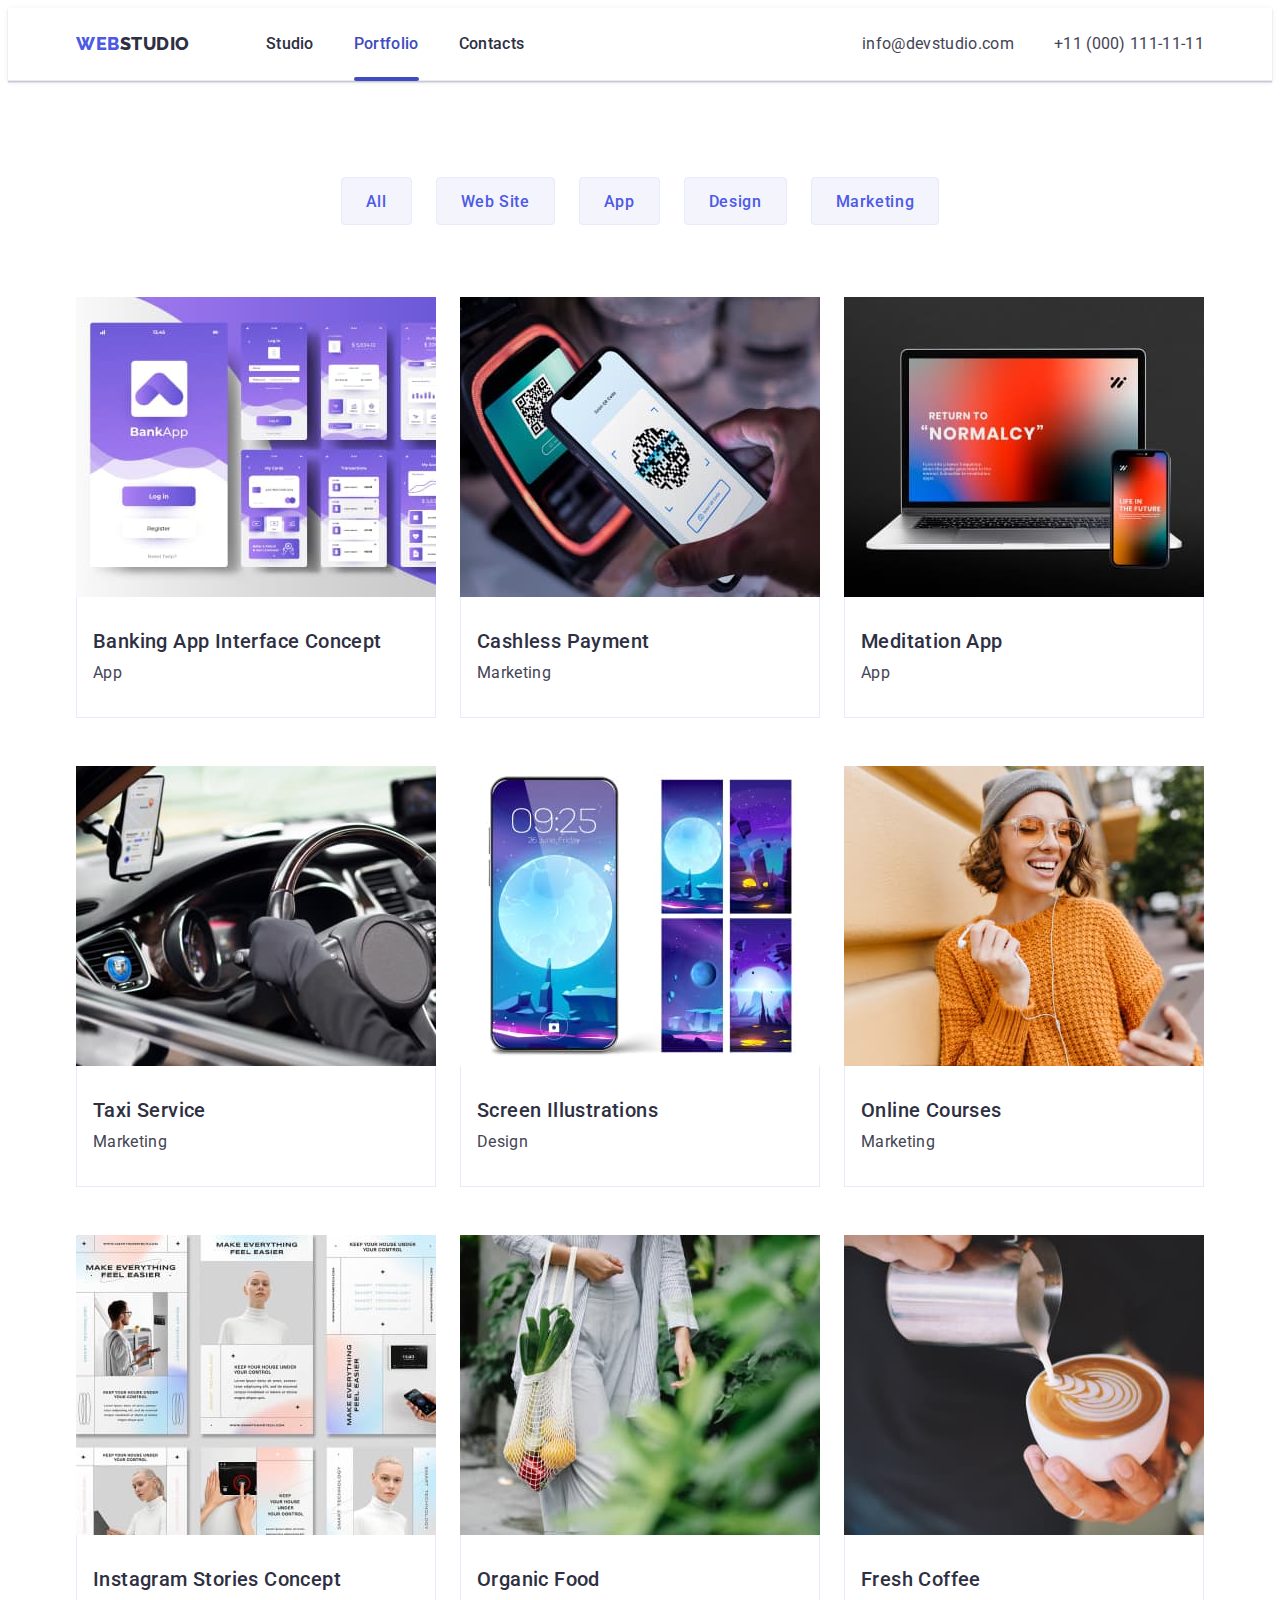
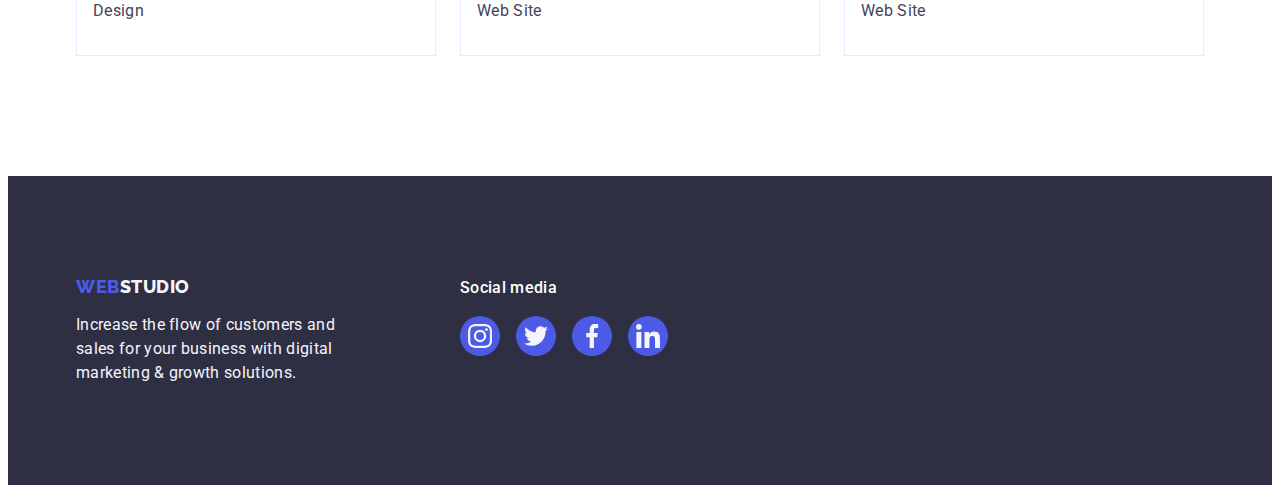
==== portfolio.html @ d8064e06 "Initial commit" ====
<!DOCTYPE html>
<html lang="en">
  <head>
    <meta charset="UTF-8" />
    <meta http-equiv="X-UA-Compatible" content="IE=edge" />
    <meta name="viewport" content="width=device-width, initial-scale=1.0" />
    <meta name="description" content="" />
    <title>Portfolio</title>
    <link rel="preconnect" href="https://fonts.googleapis.com" />
    <link rel="preconnect" href="https://fonts.gstatic.com" crossorigin />
    <link
      href="https://fonts.googleapis.com/css2?family=Raleway:wght@800&family=Roboto:wght@400;500;700;900&display=swap"
      rel="stylesheet"
    />
    <!--Normalize-->
    <link
      rel="stylesheet"
      href="https://cdnjs.cloudflare.com/ajax/libs/modern-normalize/2.0.0/modern-normalize.min.css"
      integrity="sha512-4xo8blKMVCiXpTaLzQSLSw3KFOVPWhm/TRtuPVc4WG6kUgjH6J03IBuG7JZPkcWMxJ5huwaBpOpnwYElP/m6wg=="
      crossorigin="anonymous"
      referrerpolicy="no-referrer"
    />
    <!--Custome styles-->
    <link rel="stylesheet" href="./css/styles.css" />
  </head>

  <body>
    <!-- Header section  -->
    <header class="header">
      <div class="header-container container">
        <nav class="header-nav">
          <a class="link logo" href="./index.html"
            >Web<span class="logo-dark">Studio</span>
          </a>
          <ul class="header-list">
            <li class="header-item">
              <a class="header-link link" href="./index.html">Studio</a>
            </li>
            <li class="header-item">
              <a class="header-link active" href="./portfolio.html"
                >Portfolio</a
              >
            </li>
            <li class="header-item">
              <a class="header-link link" href="">Contacts</a>
            </li>
          </ul>
        </nav>
        <address class="address">
          <ul class="address-list list">
            <li>
              <a class="address-link link" href="mailto:info@devstudio.com"
                >info@devstudio.com</a
              >
            </li>
            <li>
              <a class="address-link link" href="tel:+110001111111"
                >+11 (000) 111-11-11</a
              >
            </li>
          </ul>
        </address>
      </div>
    </header>
    <main>
      <!--Main section-->
      <section class="section portfolio">
        <div class="container">
          <h1 class="visually-hidden">Portfolio</h1>
          <ul class="portfolio-list list">
            <li class="porfolio-item">
              <button class="portfolio-btn" type="button">All</button>
            </li>
            <li class="porfolio-item">
              <button class="portfolio-btn" type="button">Web Site</button>
            </li>
            <li class="porfolio-item">
              <button class="portfolio-btn" type="button">App</button>
            </li>
            <li class="porfolio-item">
              <button class="portfolio-btn" type="button">Design</button>
            </li>
            <li class="porfolio-item">
              <button class="portfolio-btn" type="button">Marketing</button>
            </li>
          </ul>
          <ul class="portfolio-main list">
            <li class="portfolio-main-item">
              <a class="portfolio-main link" href="">
                <div class="img-wrapper">
                  <img
                    src="./images/porfolio/img-1.jpg"
                    alt="Banking App"
                    width="360"
                    height="300"
                  />
                  <p class="portfolio-description overlay">
                    14 Stylish and User-Friendly App Design Concepts · Task
                    Manager App · Calorie Tracker App · Exotic Fruit Ecommerce
                    App · Cloud Storage App
                  </p>
                </div>
                <div class="portfolio-container">
                  <h2 class="portfolio-subtitle">
                    Banking App Interface Concept
                  </h2>
                  <p class="portfolio-text">App</p>
                </div>
              </a>
            </li>
            <li class="portfolio-main-item">
              <a class="portfolio-main link" href="">
                <div class="img-wrapper">
                  <img
                    src="./images/porfolio/img-2.jpg"
                    alt="Cashless Payment"
                    width="360"
                    height="300"
                  />
                  <p class="portfolio-description overlay">
                    14 Stylish and User-Friendly App Design Concepts · Task
                    Manager App · Calorie Tracker App · Exotic Fruit Ecommerce
                    App · Cloud Storage App
                  </p>
                </div>
                <div class="portfolio-container">
                  <h2 class="portfolio-subtitle">Cashless Payment</h2>
                  <p class="portfolio-text">Marketing</p>
                </div>
              </a>
            </li>
            <li class="portfolio-main-item">
              <a class="portfolio-main link" href="">
                <div class="img-wrapper">
                  <img
                    src="./images/porfolio/img-3.jpg"
                    alt="Meditation App"
                    width="360"
                    height="300"
                  />
                  <p class="portfolio-description overlay">
                    14 Stylish and User-Friendly App Design Concepts · Task
                    Manager App · Calorie Tracker App · Exotic Fruit Ecommerce
                    App · Cloud Storage App
                  </p>
                </div>
                <div class="portfolio-container">
                  <h2 class="portfolio-subtitle">Meditation App</h2>
                  <p class="portfolio-text">App</p>
                </div>
              </a>
            </li>
            <li class="portfolio-main-item">
              <a class="portfolio-main link" href="">
                <div class="img-wrapper">
                  <img
                    src="./images/porfolio/img-4.jpg"
                    alt="Taxi Servise"
                    width="360"
                    height="300"
                  />
                  <p class="portfolio-description overlay">
                    14 Stylish and User-Friendly App Design Concepts · Task
                    Manager App · Calorie Tracker App · Exotic Fruit Ecommerce
                    App · Cloud Storage App
                  </p>
                </div>
                <div class="portfolio-container">
                  <h2 class="portfolio-subtitle">Taxi Service</h2>
                  <p class="portfolio-text">Marketing</p>
                </div>
              </a>
            </li>
            <li class="portfolio-main-item">
              <a class="portfolio-main link" href="">
                <div class="img-wrapper">
                  <img
                    src="./images/porfolio/img-5.jpg"
                    alt="Screen Illustrations"
                    width="360"
                    height="300"
                  />
                  <p class="portfolio-description overlay">
                    14 Stylish and User-Friendly App Design Concepts · Task
                    Manager App · Calorie Tracker App · Exotic Fruit Ecommerce
                    App · Cloud Storage App
                  </p>
                </div>
                <div class="portfolio-container">
                  <h2 class="portfolio-subtitle">Screen Illustrations</h2>
                  <p class="portfolio-text">Design</p>
                </div>
              </a>
            </li>
            <li class="portfolio-main-item">
              <a class="portfolio-main link" href="">
                <div class="img-wrapper">
                  <img
                    src="./images/porfolio/img-6.jpg"
                    alt="Online Courses"
                    width="360"
                    height="300"
                  />
                  <p class="portfolio-description overlay">
                    14 Stylish and User-Friendly App Design Concepts · Task
                    Manager App · Calorie Tracker App · Exotic Fruit Ecommerce
                    App · Cloud Storage App
                  </p>
                </div>
                <div class="portfolio-container">
                  <h2 class="portfolio-subtitle">Online Courses</h2>
                  <p class="portfolio-text">Marketing</p>
                </div>
              </a>
            </li>
            <li class="portfolio-main-item">
              <a class="portfolio-main link" href="">
                <div class="img-wrapper">
                  <img
                    src="./images/porfolio/img-7.jpg"
                    alt="Instagram Stories Concept"
                    width="360"
                    height="300"
                  />
                  <p class="portfolio-description overlay">
                    14 Stylish and User-Friendly App Design Concepts · Task
                    Manager App · Calorie Tracker App · Exotic Fruit Ecommerce
                    App · Cloud Storage App
                  </p>
                </div>
                <div class="portfolio-container">
                  <h2 class="portfolio-subtitle">Instagram Stories Concept</h2>
                  <p class="portfolio-text">Design</p>
                </div>
              </a>
            </li>
            <li class="portfolio-main-item">
              <a class="portfolio-main link" href="">
                <div class="img-wrapper">
                  <img
                    src="./images/porfolio/img-8.jpg"
                    alt="Organic Food"
                    width="360"
                    height="300"
                  />
                  <p class="portfolio-description overlay">
                    14 Stylish and User-Friendly App Design Concepts · Task
                    Manager App · Calorie Tracker App · Exotic Fruit Ecommerce
                    App · Cloud Storage App
                  </p>
                </div>
                <div class="portfolio-container">
                  <h2 class="portfolio-subtitle">Organic Food</h2>
                  <p class="portfolio-text">Web Site</p>
                </div>
              </a>
            </li>
            <li class="portfolio-main-item">
              <a class="portfolio-main link" href="">
                <div class="img-wrapper">
                  <img
                    src="./images/porfolio/img-9.jpg"
                    alt="Fresh Coffee"
                    width="360"
                    height="300"
                  />
                  <p class="portfolio-description overlay">
                    14 Stylish and User-Friendly App Design Concepts · Task
                    Manager App · Calorie Tracker App · Exotic Fruit Ecommerce
                    App · Cloud Storage App
                  </p>
                </div>
                <div class="portfolio-container">
                  <h2 class="portfolio-subtitle">Fresh Coffee</h2>
                  <p class="portfolio-text">Web Site</p>
                </div>
              </a>
            </li>
          </ul>
        </div>
      </section>
    </main>
    <!-- Footer section -->
    <footer class="footer">
      <div class="container">
        <div class="discription-container">
          <a class="link logo" href="./index.html">
            Web<span class="logo-light">Studio</span>
          </a>
          <p class="footer-text">
            Increase the flow of customers and sales for your business with
            digital marketing & growth solutions.
          </p>
        </div>
        <div class="social-container">
          <p class="footer-subtitle">Social media</p>
          <ul class="footer-links">
            <li class="footer-item">
              <a class="footer-link" href="https://www.instagram.com">
                <svg class="footer-logo" width="24" height="24">
                  <use href="./images/icons.svg#instagram"></use>
                </svg>
              </a>
            </li>
            <li class="footer-item">
              <a class="footer-link" href="https://www.twitter.com">
                <svg class="footer-logo" width="24" height="24">
                  <use href="./images/icons.svg#twitter"></use>
                </svg>
              </a>
            </li>
            <li class="footer-item">
              <a class="footer-link" href="https://www.facebook.com">
                <svg class="footer-logo" width="24" height="24">
                  <use href="./images/icons.svg#facebook"></use>
                </svg>
              </a>
            </li>
            <li class="footer-item">
              <a class="footer-link" href="https://www.linkedin.com">
                <svg class="footer-logo" width="24" height="24">
                  <use href="./images/icons.svg#linkedin"></use>
                </svg>
              </a>
            </li>
          </ul>
        </div>
      </div>
    </footer>
  </body>
</html>
---- css/styles.css ----
:root {
    /*Colors*/
    --main-dark-cl: #2E2F42;
    --main-dark-accent: #434455;
    --main-light-cl: #F4F4FD; 
    --accent-cl: #FFFFFF;
    --blue-accent-cl: #4D5AE5;
    --BLUE-accent-cl: #404BBF;
    --border-cl: #E7E9FC;
}
*,
*::before,
*::after {
    box-sizing: border-box;
}
.visually-hidden {
    position: absolute;
    width: 1px;
    height: 1px;
    margin: -1px;
    border: 0;
    padding: 0;
    white-space: nowrap;
    clip-path: inset(100%);
    clip: rect(0 0 0 0);
    overflow: hidden;
}

/* Common styles */
body {
    font-family: "Roboto", sans-serif;
    font-size: 16px;
    color: var(--main-dark-accent);
    background-color: var(--accent-cl);
}
img {
    display: block;
    max-width: 100%;
    height: auto;
}
svg {
    display: block;
    
}
input {
    font-family: inherit;
}
.btn,
button {
    font-family: inherit;
    cursor: pointer;
}
/*Reserts*/
ul, 
ol {
    list-style-type: none;
    padding: 0;
    margin: 0;
}
h1, h2, h3, h4, h5, p {
margin: 0;
padding: 0;
}

.link, 
a {
    text-decoration: none;
}

.
/* Base styles */

.title {
}
.title-accent {
}
.subtitle {
    font-weight: 500;
    font-size: 20px;
    line-height: 1.2;
    letter-spacing: 0.02em;
    color: var(--main-dark-cl);
}
.title {
    font-weight: 700;
    font-size: 36px;
    line-height: 1.11;
    letter-spacing: 0.02em;
    text-transform: capitalize;
    text-align: center;
    color: var(--main-dark-cl);
    margin-bottom: 72px;
}
.container {
    width: 1158px;
    margin-left: auto;
    margin-right: auto;
    padding-left: 15px;
    padding-right: 15px;
}
    /* Logo styles */
.logo {
    font-family: 'Raleway', sans-serif;
    font-weight: 800;
    font-size: 18px;
    line-height: 1.17;
    letter-spacing: 0.03em;
    text-transform: uppercase;
    color: var(--blue-accent-cl);
}        
.logo-dark {
    color: var(--main-dark-cl);
}
.logo-light {
    color: var(--main-light-cl);
}
    /* Header styles */
.header {
    letter-spacing: 0.02em;
    color: var(--main-dark-cl);
    border-bottom: 1px solid var(--border-cl);
    box-shadow: 0px 1px 6px 0px rgba(46, 47, 66, 0.08), 0px 1px 1px 0px rgba(46, 47, 66, 0.16), 0px 2px 1px 0px rgba(46, 47, 66, 0.08);
}
.header-container {
    display: flex;
    align-items: center;
    justify-content: space-between;
}
.header-item { 
}

.header-nav {
    display: flex;
    align-items: center;
}
.link {
    text-decoration: none;
}    
.header-nav .logo {
    margin-right: 76px;
}
    
.header-list {
    list-style: none;
    display: flex;
    align-items: center;
    gap: 40px;
}
      
.header-link { 
    font-weight: 500;
    font-size: 16px;
    line-height: 1.5;
    letter-spacing: 0.02em;
    color: var(--main-dark-cl);
    padding-top: 24px;
    padding-bottom: 24px;
    display: block;
    transition: color 250ms cubic-bezier(0.4, 0, 0.2, 1);
}
.header-link:hover,
.header-link:focus {
    color: var(--BLUE-accent-cl);
}
    
.address {
    font-style: normal;
}
.address-list {
    display: flex;
    align-items: center;
    gap: 40px;
}       
.tel {}
    
.mail {}
        
.address-link {
    letter-spacing: 0.02em;
    line-height: 1.5;
    color: var(--main-dark-accent);
    transition: color 250ms cubic-bezier(0.4, 0, 0.2, 1);
}
.address-link:hover,
.address-link:focus {
    color: var(--BLUE-accent-cl);
}
.address {list-style: none;
}
/* Main styles */

/* Hero section styles*/
.section {}

.hero {
    background-color: var(--main-dark-cl);
    padding-top: 188px;
    padding-bottom: 188px;
    background-image: linear-gradient(to bottom, rgba(46, 47, 66, 0.70),rgba(46, 47, 66, 0.70)), url(../images/hero/office.jpg);
    background-repeat: no-repeat;
    background-position: center;
    background-size: cover;
    max-width: 1440px;
    margin: 0 auto;
   }
.hero-title {
    font-weight: 700;
    font-size: 56px;
    line-height: 1.07;
    letter-spacing: 0.02em;
    text-align: center;
    color: var(--accent-cl);
    max-width: 496px;
    margin: 0 auto;
    margin-bottom: 48px;
}
.hero-btn {
    font-weight: 500;
    font-size: 16px;
    line-height: 1.5;
    color: var(--accent-cl);
    background-color: var(--blue-accent-cl);
    letter-spacing: 0.04em;
    min-width: 169px;
    height: 56px;
    display: block;
    margin: 0 auto;
    box-shadow: 0px 4px 4px rgba(0, 0, 0, 0.15);
    border-radius: 4px;
    padding: 16px 32px;
    border: none;
    transition: background-color 250ms cubic-bezier(0.4, 0, 0.2, 1);
}
.hero-btn:hover,
.hero-btn:focus {
    background-color: var(--BLUE-accent-cl);
}

/* Advantages section*/
.section.advantages {
    padding-top: 120px;
    padding-bottom: 120px;
}
.section-advantages.list {
    display: flex;
    width: 1128px;
    height: 224px;
    justify-content: space-between;
    gap: 24px;
    align-items: center;
}
.section-advantages-item {
    width: calc((100% - 3 * 24px) / 4);
}
.section-advantages-item:last-child {
    margin-right: 0;
}   
.advantages-subtitle {
    margin-bottom: 8px;
    font-size: 20px;
    font-weight: 500;
    letter-spacing: 0.4px;
}
.section-advantages-text {
    line-height: 1.5;
    letter-spacing: 0.02em;
    margin: 0;
}
.icons {
    display: flex;
    align-items: center;
    justify-content: center;
    height: 112px;
    margin-bottom: 8px;
}
.advantages-icon {
    fill: currentColor;
}
.section-advantages .icons {
    background: var(--cloud, #F4F4FD);
    border-radius: 4px;
}
/*What are we doing section*/
.doing {
padding-bottom: 120px;
}

.section-doing-title {
    margin-bottom: 72px;
}

.section-doing-list {
    display: flex;
    justify-content: space-between;
    gap: 24px;
}
.section-doing-item {
    width: calc((100% - 2 * 24px) / 3);
}
.section-doing-img:last-child {
    margin-right: 0;
}



/*Our team section*/

.team { 
    background-color: var(--main-light-cl) ;
    padding-top: 120px;
}
.section.team {
    padding: 120px 0;
}
.section-team-list {
    display: flex;
    gap: 24px;
}
.section-team-list:last-child {
    margin-right: 0;
}

.section-team-item {
    background: var(--accent-cl);
    border-radius: 0px 0px 4px 4px;
    width: calc((100% - 3 * 24px) / 4);
    box-shadow: 0px 2px 1px 0px rgba(46, 47, 66, 0.08), 0px 1px 1px 0px rgba(46, 47, 66, 0.16), 0px 1px 6px 0px rgba(46, 47, 66, 0.08);
    padding: 0;
}
.section-team-text {
    line-height: 1.5;
    letter-spacing: 0.02em;
    text-align: center;
    margin-bottom: 8px;
}
.section-team-item .subtitle {
    text-align: center;
    margin-bottom: 8px;
}
.expert {
padding: 32px 0;
}
.team-social-links {
    display: flex;
    gap: 24px;
    justify-content: center;
    align-items: center;
}
.team-social-item {
    width: 40px;
    height: 40px;
}
.team-social-links .link {
    display: flex;
    justify-content: center;
    align-items: center;
    width: 100%;
    height: 100%;
    border-radius: 50%;
    background-color: var(--blue-accent-cl);
    transition: background-color 250ms cubic-bezier(0.4, 0, 0.2, 1);
}
.team-social-links .link:hover,
.team-social-links .link:focus {
    background-color: var(--BLUE-accent-cl)
}
.social-icon {
    fill: var(--main-light-cl);
}
/*Footer section*/
.footer .container {
    display: flex;
    align-items: baseline;
}

.footer {
    background: var(--main-dark-cl);
    color: var(--main-light-cl);
    padding-top: 100px ;
    padding-bottom: 100px;
    display: flex;
}
.discription-container {
    margin-right: 120px;
}
.footer-text {
    line-height: 1.5;
    letter-spacing: 0.02em;
    width: 264px;
}
.footer .logo {
    display: inline-block;
    margin-bottom: 16px;
}
.footer-subtitle {
    font-size: 16px;
    font-weight: 500;
    line-height: 1.5;
    line-height: 24px;
    letter-spacing: 0.02em;
    color: var(--accent-cl);
    margin-bottom: 16px;
}
.footer-links {
    display: flex;
    gap: 16px;
}
.footer-link {
    display: flex;
    width: 40px;
    height: 40px;
    border-radius: 50%;
    background-color: var(--blue-accent-cl);
    align-items: center;
    justify-content: center;
    transition: background-color 250ms cubic-bezier(0.4, 0, 0.2, 1);
}
.footer-links .footer-link:hover, 
.footer-links .footer-link:focus {
    background-color: #31D0AA;
}
.footer-logo {
    fill: #F4F4FD
}
.footer-logo {
    fill: ;
}
/*Portfolio*/
.section.portfolio {
    padding-top: 96px;
    padding-bottom: 120px;
}
.portfolio-btn {
    color: var(--blue-accent-cl);
    background-color: var(--main-light-cl);
    border: 1px solid var(--border-cl);
    border-radius: 4px;
    font-weight: 500;
    font-size: 16px;
    height: 48px;
    line-height: 1.5;
    letter-spacing: 0.04em;
    padding-top: 12px;
    padding-right: 24px;
    padding-bottom: 12px;
    padding-left: 24px;
    transition: color 250ms cubic-bezier(0.4, 0, 0.2, 1),
    background-color 250ms cubic-bezier(0.4, 0, 0.2, 1),
    border-color 250ms cubic-bezier(0.4, 0, 0.2, 1),
    box-shadow 250ms cubic-bezier(0.4, 0, 0.2, 1);
}
.portfolio-btn:hover,
.portfolio-btn:focus {
    color: var(--accent-cl);
    background-color: var(--BLUE-accent-cl);
    border: 1px solid transparent;
    box-shadow: 0px 2px 2px 0px rgba(0, 0, 0, 0.12), 0px 2px 1px 0px rgba(0, 0, 0, 0.08), 0px 3px 1px 0px rgba(0, 0, 0, 0.10);
}
.portfolio-text {
color: var(--main-dark-accent);
font-size: 16px;
line-height: 1.5;
letter-spacing: 0.02em;
}
.portfolio-main {
    list-style: none;
}
.portfolio-subtitle {
    font-weight: 500;
    font-size: 20px;
    line-height: 1.2;
    letter-spacing: 0.02em;
    color: var(--main-dark-cl);
    margin-bottom: 8px;
}
.portfolio-list {
    display: flex;
    min-width: 586px;
    gap: 24px;
    justify-content: center;
    margin-bottom: 72px;
}

.portfolio-main.list {
    display: flex;
    flex-wrap: wrap;
    column-gap: 24px;
    row-gap: 48px;
}
.img-wrapper {
    width: calc((100% - 2 * 24) / 3);
    position: relative;
    overflow: hidden;
}
.overlay {
    background: var(--blue-accent-cl);
    position: absolute;
    top: 0;
    left: 0;
    width: 100%;
    height: 300px;
    transform: translateY(100%);
    transition: transform 250ms cubic-bezier(0.4, 0, 0.2, 1);
}
.img-wrapper:hover .overlay {
transform: translateY(0);
box-shadow: 0px 2px 1px 0px rgba(46, 47, 66, 0.08), 0px 1px 1px 0px rgba(46, 47, 66, 0.16), 0px 1px 6px 0px rgba(46, 47, 66, 0.08);
}
.portfolio-description {
    position: absolute;
    top: 0;
    font-size: 16px;
    font-family: Roboto;
    font-style: normal;
    font-weight: 400;
    line-height: 1.5;
    letter-spacing: 0.02em;
    color: var(--main-light-cl);
    padding: 40px 32px;
    transform: translateY(100%);
    width: 100%;
    transition: transform 250ms cubic-bezier(0.4, 0, 0.2, 1)
}
.prtfolio-main-item:last-child {
    margin-right: 0;
}
.portfolio-item { 
    width: 360px;
    height: 420px;
}

.portfolio-main.link {
    display: block;
    transition: box-shadow 250ms cubic-bezier(0.4, 0, 0.2, 1);
}
.portfolio-main.link:hover,
.portfolio-main.link:focus {
    box-shadow: 0px 1px 6px rgba(46, 47, 66, 0.08),
        0px 1px 1px rgba(46, 47, 66, 0.16),
        0px 2px 1px rgba(46, 47, 66, 0.08);
}
.portfolio-main.link:hover .portfolio-description {
 transform: translateY(0%);
}
.portfolio-container {
    border: 1px solid var(--border-cl);
    border-top: none;
    padding: 32px 16px;
    flex-grow: 1;
}
/*customer styles*/
.section.customers {
    padding: 120px 0;
}
.customer-container {
    margin: 0;
}
.customers-link {
    width: 100%;
    height: 100%;
    border: 1px solid #8E8F99;
    border-radius: 4px;
    display: flex;
    align-items: center;
    color: #8E8F99;
    justify-content: center;
    transition: border-color 250ms cubic-bezier(0.4, 0, 0.2, 1), color 250ms cubic-bezier(0.4, 0, 0.2, 1);
}
.customers-link:hover,
.customers-link:focus,
.customers-link:active {
    border: 1px solid #404BBF;
    color: var(--BLUE-accent-cl);
}
.customers-icon {
    fill: currentColor;
}
.customers-icon:hover,
.customers-icon:focus {
    fill: #404BBF;
}
.customers-list {
    display: flex;
    gap: 24px;
    align-items: center;
    }

.customers-item {
    width: 168px;
    height: 88px; 
}


.customers-item:last-child {
    margin-right: 0;
}

.section.customers {}

.active {
    position: relative;
    color: var(--BLUE-accent-cl);
}
.active::after {
    position: absolute;
    display: block;
    width: 100%;
    height: 4px;
    border-radius: 2px;
    background: var(--ocean, #404BBF);
    content: "";
    margin-top: 20px;
    bottom: -1px;
    left: 0;
}
/*Modal styles*/
.backdrop {
    position: fixed;
    top: 0;
    left: 0;
    width: 100%;
    height: 100%;
    background-color: rgb(46, 47, 66, 0.4);
    transition: opacity 250ms cubic-bezier(0.4, 0, 0.2, 1), visibility 250ms cubic-bezier(0.4, 0, 0.2, 1);
}
.backdrop.is-hidden {
    opacity: 0;
    visibility: hidden;
    pointer-events: none;
}

.modal {
    position: absolute;
    top: 50%;
    left: 50%;
    width: 408px;
    min-height: 584px;
    background-color: #fcfcfc;
    border-radius: 4px;
    box-shadow: 0px 2px 1px 0px rgba(0, 0, 0, 0.20), 0px 1px 3px 0px rgba(0, 0, 0, 0.12), 0px 1px 1px 0px rgba(0, 0, 0, 0.14);
    transform: translate(-50%, -50%);
    transition: transform 250ms cubic-bezier(0.4, 0, 0.2, 1);
}

.modal-icon {
    stroke: var(--main-dark-cl);
    transition: fill 250ms cubic-bezier(0.4, 0, 0.2, 1);
}
.modal-btn:hover .modal-icon,
.modal-btn:focus .modal-icon {
    fill: var(--accent-cl);
}
.modal-btn {
    position: absolute;
    top: 24px;
    right: 24px;
    display: flex;
    justify-content: center;
    align-items: center;
    width: 24px;
    height: 24px;
    padding: 0;
    border-radius: 50%;
    background-color: var(--border-cl);
    border: 1px solid rgba(0, 0, 0, 0.10);
    transition: background-color 250ms cubic-bezier(0.4, 0, 0.2, 1), border 250ms cubic-bezier(0.4, 0, 0.2, 1);
}
.modal-btn:hover,
.modal-btn:focus {
background-color: var(--BLUE-accent-cl);
border: none;
}
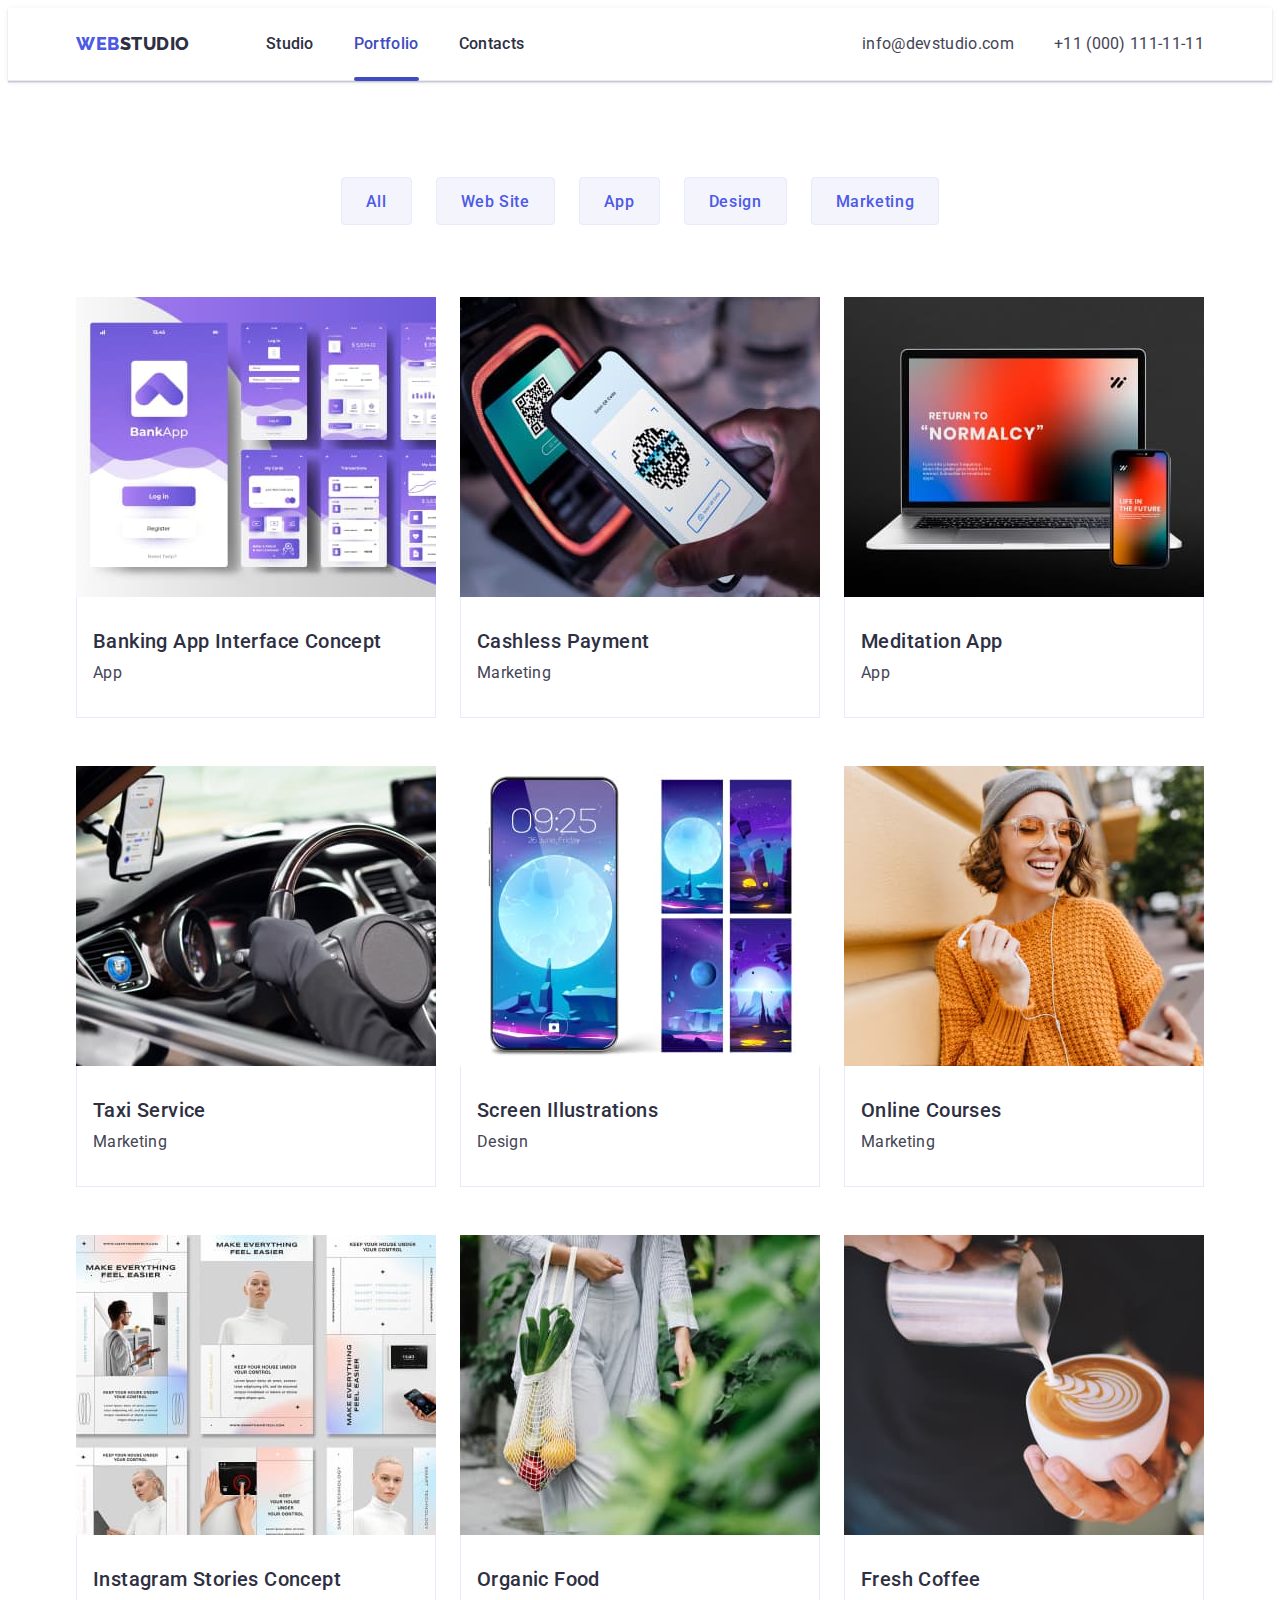
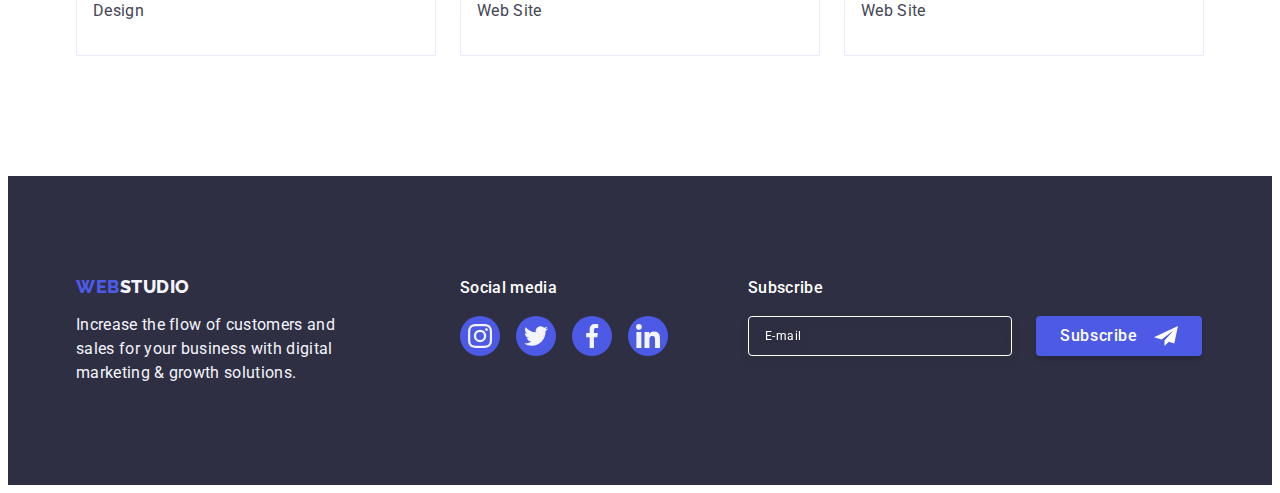
==== commit a7a0ad75: "summary" ====
--- a/portfolio.html
+++ b/portfolio.html
@@ -325,6 +325,25 @@
             </li>
           </ul>
         </div>
+        <div class="subscribe-container">
+          <p class="title-subscribe">Subscribe</p>
+          <form class="subscribe-form" name="subscribe_form">
+            <label class="subscribe-form-label">
+              <input
+                class="subscribe-form-input"
+                type="email"
+                name="subscribe_email"
+                placeholder="E-mail"
+              />
+            </label>
+            <button class="subscribe-btn" type="submit">
+              Subscribe
+             <svg class="subscribe-icon" width="24" height="24">
+               <use href="./images/icons.svg#icon-frame"></use>
+             </svg>
+            </button>
+          </form>
+        </div>
       </div>
     </footer>
   </body>
--- a/css/styles.css
+++ b/css/styles.css
@@ -1,672 +1,876 @@
 :root {
-    /*Colors*/
-    --main-dark-cl: #2E2F42;
-    --main-dark-accent: #434455;
-    --main-light-cl: #F4F4FD; 
-    --accent-cl: #FFFFFF;
-    --blue-accent-cl: #4D5AE5;
-    --BLUE-accent-cl: #404BBF;
-    --border-cl: #E7E9FC;
+  /*Colors*/
+  --main-dark-cl: #2e2f42;
+  --main-dark-accent: #434455;
+  --main-light-cl: #f4f4fd;
+  --accent-cl: #ffffff;
+  --blue-accent-cl: #4d5ae5;
+  --BLUE-accent-cl: #404bbf;
+  --border-cl: #e7e9fc;
 }
 *,
 *::before,
 *::after {
-    box-sizing: border-box;
+  box-sizing: border-box;
 }
 .visually-hidden {
-    position: absolute;
-    width: 1px;
-    height: 1px;
-    margin: -1px;
-    border: 0;
-    padding: 0;
-    white-space: nowrap;
-    clip-path: inset(100%);
-    clip: rect(0 0 0 0);
-    overflow: hidden;
+  position: absolute;
+  white-space: nowrap;
+  width: 1px;
+  height: 1px;
+  margin: -1px;
+  border: 0;
+  padding: 0;
+  white-space: nowrap;
+  clip-path: inset(100%);
+  clip: rect(0 0 0 0);
+  overflow: hidden;
 }
 
 /* Common styles */
 body {
-    font-family: "Roboto", sans-serif;
-    font-size: 16px;
-    color: var(--main-dark-accent);
-    background-color: var(--accent-cl);
+  font-family: 'Roboto', sans-serif;
+  font-size: 16px;
+  color: var(--main-dark-accent);
+  background-color: var(--accent-cl);
 }
 img {
-    display: block;
-    max-width: 100%;
-    height: auto;
+  display: block;
+  max-width: 100%;
+  height: auto;
 }
 svg {
-    display: block;
-    
+  display: block;
 }
 input {
-    font-family: inherit;
+  font-family: inherit;
 }
 .btn,
 button {
-    font-family: inherit;
-    cursor: pointer;
+  font-family: inherit;
+  cursor: pointer;
 }
 /*Reserts*/
-ul, 
+ul,
 ol {
-    list-style-type: none;
-    padding: 0;
-    margin: 0;
-}
-h1, h2, h3, h4, h5, p {
-margin: 0;
-padding: 0;
-}
-
-.link, 
+  list-style-type: none;
+  padding: 0;
+  margin: 0;
+}
+h1,
+h2,
+h3,
+h4,
+h5,
+p {
+  margin: 0;
+  padding: 0;
+}
+
+.link,
 a {
-    text-decoration: none;
+  text-decoration: none;
 }
 
 .
 /* Base styles */
-
+.subtitle {
+  font-weight: 500;
+  font-size: 20px;
+  line-height: 1.2;
+  letter-spacing: 0.02em;
+  color: var(--main-dark-cl);
+}
 .title {
-}
-.title-accent {
-}
-.subtitle {
-    font-weight: 500;
-    font-size: 20px;
-    line-height: 1.2;
-    letter-spacing: 0.02em;
-    color: var(--main-dark-cl);
-}
-.title {
-    font-weight: 700;
-    font-size: 36px;
-    line-height: 1.11;
-    letter-spacing: 0.02em;
-    text-transform: capitalize;
-    text-align: center;
-    color: var(--main-dark-cl);
-    margin-bottom: 72px;
+  font-weight: 700;
+  font-size: 36px;
+  line-height: 1.11;
+  letter-spacing: 0.02em;
+  text-transform: capitalize;
+  text-align: center;
+  color: var(--main-dark-cl);
+  margin-bottom: 72px;
 }
 .container {
-    width: 1158px;
-    margin-left: auto;
-    margin-right: auto;
-    padding-left: 15px;
-    padding-right: 15px;
-}
-    /* Logo styles */
+  width: 1158px;
+  margin-left: auto;
+  margin-right: auto;
+  padding-left: 15px;
+  padding-right: 15px;
+}
+/* Logo styles */
 .logo {
-    font-family: 'Raleway', sans-serif;
-    font-weight: 800;
-    font-size: 18px;
-    line-height: 1.17;
-    letter-spacing: 0.03em;
-    text-transform: uppercase;
-    color: var(--blue-accent-cl);
-}        
+  font-family: 'Raleway', sans-serif;
+  font-weight: 800;
+  font-size: 18px;
+  line-height: 1.17;
+  letter-spacing: 0.03em;
+  text-transform: uppercase;
+  color: var(--blue-accent-cl);
+}
 .logo-dark {
-    color: var(--main-dark-cl);
+  color: var(--main-dark-cl);
 }
 .logo-light {
-    color: var(--main-light-cl);
-}
-    /* Header styles */
+  color: var(--main-light-cl);
+}
+/* Header styles */
 .header {
-    letter-spacing: 0.02em;
-    color: var(--main-dark-cl);
-    border-bottom: 1px solid var(--border-cl);
-    box-shadow: 0px 1px 6px 0px rgba(46, 47, 66, 0.08), 0px 1px 1px 0px rgba(46, 47, 66, 0.16), 0px 2px 1px 0px rgba(46, 47, 66, 0.08);
+  letter-spacing: 0.02em;
+  color: var(--main-dark-cl);
+  border-bottom: 1px solid var(--border-cl);
+  box-shadow: 0px 1px 6px 0px rgba(46, 47, 66, 0.08),
+    0px 1px 1px 0px rgba(46, 47, 66, 0.16),
+    0px 2px 1px 0px rgba(46, 47, 66, 0.08);
 }
 .header-container {
-    display: flex;
-    align-items: center;
-    justify-content: space-between;
-}
-.header-item { 
+  display: flex;
+  align-items: center;
+  justify-content: space-between;
+}
+.header-item {
 }
 
 .header-nav {
-    display: flex;
-    align-items: center;
+  display: flex;
+  align-items: center;
 }
 .link {
-    text-decoration: none;
-}    
+  text-decoration: none;
+}
 .header-nav .logo {
-    margin-right: 76px;
-}
-    
+  margin-right: 76px;
+}
+
 .header-list {
-    list-style: none;
-    display: flex;
-    align-items: center;
-    gap: 40px;
-}
-      
-.header-link { 
-    font-weight: 500;
-    font-size: 16px;
-    line-height: 1.5;
-    letter-spacing: 0.02em;
-    color: var(--main-dark-cl);
-    padding-top: 24px;
-    padding-bottom: 24px;
-    display: block;
-    transition: color 250ms cubic-bezier(0.4, 0, 0.2, 1);
+  list-style: none;
+  display: flex;
+  align-items: center;
+  gap: 40px;
+}
+
+.header-link {
+  font-weight: 500;
+  font-size: 16px;
+  line-height: 1.5;
+  letter-spacing: 0.02em;
+  color: var(--main-dark-cl);
+  padding-top: 24px;
+  padding-bottom: 24px;
+  display: block;
+  transition: color 250ms cubic-bezier(0.4, 0, 0.2, 1);
 }
 .header-link:hover,
 .header-link:focus {
-    color: var(--BLUE-accent-cl);
-}
-    
+  color: var(--BLUE-accent-cl);
+}
+
 .address {
-    font-style: normal;
+  font-style: normal;
 }
 .address-list {
-    display: flex;
-    align-items: center;
-    gap: 40px;
-}       
-.tel {}
-    
-.mail {}
-        
+  display: flex;
+  align-items: center;
+  gap: 40px;
+}
+.tel {
+}
+
+.mail {
+}
+
 .address-link {
-    letter-spacing: 0.02em;
-    line-height: 1.5;
-    color: var(--main-dark-accent);
-    transition: color 250ms cubic-bezier(0.4, 0, 0.2, 1);
+  letter-spacing: 0.02em;
+  line-height: 1.5;
+  color: var(--main-dark-accent);
+  transition: color 250ms cubic-bezier(0.4, 0, 0.2, 1);
 }
 .address-link:hover,
 .address-link:focus {
-    color: var(--BLUE-accent-cl);
-}
-.address {list-style: none;
+  color: var(--BLUE-accent-cl);
+}
+.address {
+  list-style: none;
 }
 /* Main styles */
 
 /* Hero section styles*/
-.section {}
+.section {
+}
 
 .hero {
-    background-color: var(--main-dark-cl);
-    padding-top: 188px;
-    padding-bottom: 188px;
-    background-image: linear-gradient(to bottom, rgba(46, 47, 66, 0.70),rgba(46, 47, 66, 0.70)), url(../images/hero/office.jpg);
-    background-repeat: no-repeat;
-    background-position: center;
-    background-size: cover;
-    max-width: 1440px;
-    margin: 0 auto;
-   }
+  background-color: var(--main-dark-cl);
+  padding-top: 188px;
+  padding-bottom: 188px;
+  background-image: linear-gradient(
+      to bottom,
+      rgba(46, 47, 66, 0.7),
+      rgba(46, 47, 66, 0.7)
+    ),
+    url(../images/hero/office.jpg);
+  background-repeat: no-repeat;
+  background-position: center;
+  background-size: cover;
+  max-width: 1440px;
+  margin: 0 auto;
+}
 .hero-title {
-    font-weight: 700;
-    font-size: 56px;
-    line-height: 1.07;
-    letter-spacing: 0.02em;
-    text-align: center;
-    color: var(--accent-cl);
-    max-width: 496px;
-    margin: 0 auto;
-    margin-bottom: 48px;
-}
-.hero-btn {
-    font-weight: 500;
-    font-size: 16px;
-    line-height: 1.5;
-    color: var(--accent-cl);
-    background-color: var(--blue-accent-cl);
-    letter-spacing: 0.04em;
-    min-width: 169px;
-    height: 56px;
-    display: block;
-    margin: 0 auto;
-    box-shadow: 0px 4px 4px rgba(0, 0, 0, 0.15);
-    border-radius: 4px;
-    padding: 16px 32px;
-    border: none;
-    transition: background-color 250ms cubic-bezier(0.4, 0, 0.2, 1);
-}
-.hero-btn:hover,
-.hero-btn:focus {
-    background-color: var(--BLUE-accent-cl);
+  font-weight: 700;
+  font-size: 56px;
+  line-height: 1.07;
+  letter-spacing: 0.02em;
+  text-align: center;
+  color: var(--accent-cl);
+  max-width: 496px;
+  margin: 0 auto;
+  margin-bottom: 48px;
+}
+.accent-btn {
+  font-weight: 500;
+  font-size: 16px;
+  line-height: 1.5;
+  color: var(--accent-cl);
+  background-color: var(--blue-accent-cl);
+  letter-spacing: 0.04em;
+  min-width: 169px;
+  height: 56px;
+  display: block;
+  margin: 0 auto;
+  box-shadow: 0px 4px 4px rgba(0, 0, 0, 0.15);
+  border-radius: 4px;
+  padding: 16px 32px;
+  border: none;
+  transition: background-color 250ms cubic-bezier(0.4, 0, 0.2, 1);
+}
+.accent-btn:hover,
+.accent-btn:focus {
+  background-color: var(--BLUE-accent-cl);
 }
 
 /* Advantages section*/
 .section.advantages {
-    padding-top: 120px;
-    padding-bottom: 120px;
+  padding-top: 120px;
+  padding-bottom: 120px;
 }
 .section-advantages.list {
-    display: flex;
-    width: 1128px;
-    height: 224px;
-    justify-content: space-between;
-    gap: 24px;
-    align-items: center;
+  display: flex;
+  width: 1128px;
+  height: 224px;
+  justify-content: space-between;
+  gap: 24px;
+  align-items: center;
 }
 .section-advantages-item {
-    width: calc((100% - 3 * 24px) / 4);
+  width: calc((100% - 3 * 24px) / 4);
 }
 .section-advantages-item:last-child {
-    margin-right: 0;
-}   
+  margin-right: 0;
+}
 .advantages-subtitle {
-    margin-bottom: 8px;
-    font-size: 20px;
-    font-weight: 500;
-    letter-spacing: 0.4px;
+  margin-bottom: 8px;
+  font-size: 20px;
+  font-weight: 500;
+  letter-spacing: 0.4px;
 }
 .section-advantages-text {
-    line-height: 1.5;
-    letter-spacing: 0.02em;
-    margin: 0;
+  line-height: 1.5;
+  letter-spacing: 0.02em;
+  margin: 0;
 }
 .icons {
-    display: flex;
-    align-items: center;
-    justify-content: center;
-    height: 112px;
-    margin-bottom: 8px;
+  display: flex;
+  align-items: center;
+  justify-content: center;
+  height: 112px;
+  margin-bottom: 8px;
 }
 .advantages-icon {
-    fill: currentColor;
+  fill: currentColor;
 }
 .section-advantages .icons {
-    background: var(--cloud, #F4F4FD);
-    border-radius: 4px;
+  background: var(--cloud, #f4f4fd);
+  border-radius: 4px;
 }
 /*What are we doing section*/
 .doing {
-padding-bottom: 120px;
+  padding-bottom: 120px;
 }
 
 .section-doing-title {
-    margin-bottom: 72px;
+  margin-bottom: 72px;
 }
 
 .section-doing-list {
-    display: flex;
-    justify-content: space-between;
-    gap: 24px;
+  display: flex;
+  justify-content: space-between;
+  gap: 24px;
 }
 .section-doing-item {
-    width: calc((100% - 2 * 24px) / 3);
+  width: calc((100% - 2 * 24px) / 3);
 }
 .section-doing-img:last-child {
-    margin-right: 0;
-}
-
-
+  margin-right: 0;
+}
 
 /*Our team section*/
 
-.team { 
-    background-color: var(--main-light-cl) ;
-    padding-top: 120px;
+.team {
+  background-color: var(--main-light-cl);
+  padding-top: 120px;
 }
 .section.team {
-    padding: 120px 0;
+  padding: 120px 0;
 }
 .section-team-list {
-    display: flex;
-    gap: 24px;
+  display: flex;
+  gap: 24px;
 }
 .section-team-list:last-child {
-    margin-right: 0;
+  margin-right: 0;
 }
 
 .section-team-item {
-    background: var(--accent-cl);
-    border-radius: 0px 0px 4px 4px;
-    width: calc((100% - 3 * 24px) / 4);
-    box-shadow: 0px 2px 1px 0px rgba(46, 47, 66, 0.08), 0px 1px 1px 0px rgba(46, 47, 66, 0.16), 0px 1px 6px 0px rgba(46, 47, 66, 0.08);
-    padding: 0;
+  background: var(--accent-cl);
+  border-radius: 0px 0px 4px 4px;
+  width: calc((100% - 3 * 24px) / 4);
+  box-shadow: 0px 2px 1px 0px rgba(46, 47, 66, 0.08),
+    0px 1px 1px 0px rgba(46, 47, 66, 0.16),
+    0px 1px 6px 0px rgba(46, 47, 66, 0.08);
+  padding: 0;
 }
 .section-team-text {
-    line-height: 1.5;
-    letter-spacing: 0.02em;
-    text-align: center;
-    margin-bottom: 8px;
+  line-height: 1.5;
+  letter-spacing: 0.02em;
+  text-align: center;
+  margin-bottom: 8px;
 }
 .section-team-item .subtitle {
-    text-align: center;
-    margin-bottom: 8px;
+  text-align: center;
+  margin-bottom: 8px;
 }
 .expert {
-padding: 32px 0;
+  padding: 32px 0;
 }
 .team-social-links {
-    display: flex;
-    gap: 24px;
-    justify-content: center;
-    align-items: center;
+  display: flex;
+  gap: 24px;
+  justify-content: center;
+  align-items: center;
 }
 .team-social-item {
-    width: 40px;
-    height: 40px;
+  width: 40px;
+  height: 40px;
 }
 .team-social-links .link {
-    display: flex;
-    justify-content: center;
-    align-items: center;
-    width: 100%;
-    height: 100%;
-    border-radius: 50%;
-    background-color: var(--blue-accent-cl);
-    transition: background-color 250ms cubic-bezier(0.4, 0, 0.2, 1);
+  display: flex;
+  justify-content: center;
+  align-items: center;
+  width: 100%;
+  height: 100%;
+  border-radius: 50%;
+  background-color: var(--blue-accent-cl);
+  transition: background-color 250ms cubic-bezier(0.4, 0, 0.2, 1);
 }
 .team-social-links .link:hover,
 .team-social-links .link:focus {
-    background-color: var(--BLUE-accent-cl)
+  background-color: var(--BLUE-accent-cl);
 }
 .social-icon {
-    fill: var(--main-light-cl);
+  fill: var(--main-light-cl);
 }
 /*Footer section*/
 .footer .container {
-    display: flex;
-    align-items: baseline;
+  display: flex;
+  align-items: baseline;
 }
 
 .footer {
-    background: var(--main-dark-cl);
-    color: var(--main-light-cl);
-    padding-top: 100px ;
-    padding-bottom: 100px;
-    display: flex;
+  background: var(--main-dark-cl);
+  color: var(--main-light-cl);
+  padding-top: 100px;
+  padding-bottom: 100px;
+  display: flex;
 }
 .discription-container {
-    margin-right: 120px;
+  margin-right: 120px;
 }
 .footer-text {
-    line-height: 1.5;
-    letter-spacing: 0.02em;
-    width: 264px;
+  line-height: 1.5;
+  letter-spacing: 0.02em;
+  width: 264px;
 }
 .footer .logo {
-    display: inline-block;
-    margin-bottom: 16px;
+  display: inline-block;
+  margin-bottom: 16px;
 }
 .footer-subtitle {
-    font-size: 16px;
-    font-weight: 500;
-    line-height: 1.5;
-    line-height: 24px;
-    letter-spacing: 0.02em;
-    color: var(--accent-cl);
-    margin-bottom: 16px;
+  font-size: 16px;
+  font-weight: 500;
+  line-height: 1.5;
+  line-height: 24px;
+  letter-spacing: 0.02em;
+  color: var(--accent-cl);
+  margin-bottom: 16px;
 }
 .footer-links {
-    display: flex;
-    gap: 16px;
+  display: flex;
+  gap: 16px;
 }
 .footer-link {
-    display: flex;
-    width: 40px;
-    height: 40px;
-    border-radius: 50%;
-    background-color: var(--blue-accent-cl);
-    align-items: center;
-    justify-content: center;
-    transition: background-color 250ms cubic-bezier(0.4, 0, 0.2, 1);
-}
-.footer-links .footer-link:hover, 
+  display: flex;
+  width: 40px;
+  height: 40px;
+  border-radius: 50%;
+  background-color: var(--blue-accent-cl);
+  align-items: center;
+  justify-content: center;
+  transition: background-color 250ms cubic-bezier(0.4, 0, 0.2, 1);
+}
+.footer-links .footer-link:hover,
 .footer-links .footer-link:focus {
-    background-color: #31D0AA;
+  background-color: #31d0aa;
 }
 .footer-logo {
-    fill: #F4F4FD
+  fill: #f4f4fd;
 }
 .footer-logo {
-    fill: ;
-}
+  fill: ;
+}
+.social-container {
+  margin-right: 80px;
+}
+.subscribe-container {
+  margin-right: 0;
+}
+.title-subscribe {
+  color: var(--accent-cl);
+  margin-bottom: 16px;
+  font-size: 16px;
+  letter-spacing: 0.32px;
+  font-weight: 500;
+  line-height: 1.5;
+}
+.subscribe-form {
+  display: flex;
+  gap: 24px;
+}
+.subscribe-form-label {
+ 
+}
+.subscribe-form-input {
+  width: 264px;
+  height: 40px;
+  border-radius: 4px;
+  border: 1px solid var(--accent-cl);
+  background-color: transparent;
+  padding: 8px 16px;
+  color: var(--accent-cl);
+  font-size: 12px;
+  line-height: 1.5;
+  letter-spacing: 0.04em;
+  filter: drop-shadow(0px 4px 4px rgba(0, 0, 0, 0.15)); 
+}
+.subscribe-form-input::placeholder {
+  color: currentColor;
+}
+.subscribe-icon {
+  fill: #ffffff;
+  margin-left: 16px;
+}
+
+.subscribe-btn {
+font-weight: 500;
+font-size: 16px;
+line-height: 1.5;
+color: var(--accent-cl);
+background-color: var(--blue-accent-cl);
+letter-spacing: 0.04em;
+min-width: 165px;
+height: 40px;
+display: flex;
+align-items: center;
+justify-content: center;
+padding: 8px 24px;
+margin: 0 auto;
+box-shadow: 0px 4px 4px rgba(0, 0, 0, 0.15);
+border-radius: 4px;
+border: none;
+transition: background-color 250ms cubic-bezier(0.4, 0, 0.2, 1);
+ cursor: pointer;
+}
+
+
 /*Portfolio*/
 .section.portfolio {
-    padding-top: 96px;
-    padding-bottom: 120px;
+  padding-top: 96px;
+  padding-bottom: 120px;
 }
 .portfolio-btn {
-    color: var(--blue-accent-cl);
-    background-color: var(--main-light-cl);
-    border: 1px solid var(--border-cl);
-    border-radius: 4px;
-    font-weight: 500;
-    font-size: 16px;
-    height: 48px;
-    line-height: 1.5;
-    letter-spacing: 0.04em;
-    padding-top: 12px;
-    padding-right: 24px;
-    padding-bottom: 12px;
-    padding-left: 24px;
-    transition: color 250ms cubic-bezier(0.4, 0, 0.2, 1),
-    background-color 250ms cubic-bezier(0.4, 0, 0.2, 1),
-    border-color 250ms cubic-bezier(0.4, 0, 0.2, 1),
-    box-shadow 250ms cubic-bezier(0.4, 0, 0.2, 1);
+  color: var(--blue-accent-cl);
+  background-color: var(--main-light-cl);
+  border: 1px solid var(--border-cl);
+  border-radius: 4px;
+  font-weight: 500;
+  font-size: 16px;
+  height: 48px;
+  line-height: 1.5;
+  letter-spacing: 0.04em;
+  padding-top: 12px;
+  padding-right: 24px;
+  padding-bottom: 12px;
+  padding-left: 24px;
+  transition: color 250ms cubic-bezier(0.4, 0, 0.2, 1),
+  background-color 250ms cubic-bezier(0.4, 0, 0.2, 1),
+  border-color 250ms cubic-bezier(0.4, 0, 0.2, 1),
+  box-shadow 250ms cubic-bezier(0.4, 0, 0.2, 1);
 }
 .portfolio-btn:hover,
 .portfolio-btn:focus {
-    color: var(--accent-cl);
-    background-color: var(--BLUE-accent-cl);
-    border: 1px solid transparent;
-    box-shadow: 0px 2px 2px 0px rgba(0, 0, 0, 0.12), 0px 2px 1px 0px rgba(0, 0, 0, 0.08), 0px 3px 1px 0px rgba(0, 0, 0, 0.10);
+  color: var(--accent-cl);
+  background-color: var(--BLUE-accent-cl);
+  border: 1px solid transparent;
+  box-shadow: 0px 2px 2px 0px rgba(0, 0, 0, 0.12),
+    0px 2px 1px 0px rgba(0, 0, 0, 0.08), 0px 3px 1px 0px rgba(0, 0, 0, 0.1);
 }
 .portfolio-text {
-color: var(--main-dark-accent);
-font-size: 16px;
-line-height: 1.5;
-letter-spacing: 0.02em;
+  color: var(--main-dark-accent);
+  font-size: 16px;
+  line-height: 1.5;
+  letter-spacing: 0.02em;
 }
 .portfolio-main {
-    list-style: none;
+  list-style: none;
 }
 .portfolio-subtitle {
-    font-weight: 500;
-    font-size: 20px;
-    line-height: 1.2;
-    letter-spacing: 0.02em;
-    color: var(--main-dark-cl);
-    margin-bottom: 8px;
+  font-weight: 500;
+  font-size: 20px;
+  line-height: 1.2;
+  letter-spacing: 0.02em;
+  color: var(--main-dark-cl);
+  margin-bottom: 8px;
 }
 .portfolio-list {
-    display: flex;
-    min-width: 586px;
-    gap: 24px;
-    justify-content: center;
-    margin-bottom: 72px;
+  display: flex;
+  min-width: 586px;
+  gap: 24px;
+  justify-content: center;
+  margin-bottom: 72px;
 }
 
 .portfolio-main.list {
-    display: flex;
-    flex-wrap: wrap;
-    column-gap: 24px;
-    row-gap: 48px;
+  display: flex;
+  flex-wrap: wrap;
+  column-gap: 24px;
+  row-gap: 48px;
 }
 .img-wrapper {
-    width: calc((100% - 2 * 24) / 3);
-    position: relative;
-    overflow: hidden;
+  width: calc((100% - 2 * 24) / 3);
+  position: relative;
+  overflow: hidden;
 }
 .overlay {
-    background: var(--blue-accent-cl);
-    position: absolute;
-    top: 0;
-    left: 0;
-    width: 100%;
-    height: 300px;
-    transform: translateY(100%);
-    transition: transform 250ms cubic-bezier(0.4, 0, 0.2, 1);
+  background: var(--blue-accent-cl);
+  position: absolute;
+  top: 0;
+  left: 0;
+  width: 100%;
+  height: 300px;
+  transform: translateY(100%);
+  transition: transform 250ms cubic-bezier(0.4, 0, 0.2, 1);
 }
 .img-wrapper:hover .overlay {
-transform: translateY(0);
-box-shadow: 0px 2px 1px 0px rgba(46, 47, 66, 0.08), 0px 1px 1px 0px rgba(46, 47, 66, 0.16), 0px 1px 6px 0px rgba(46, 47, 66, 0.08);
+  transform: translateY(0);
+  box-shadow: 0px 2px 1px 0px rgba(46, 47, 66, 0.08),
+    0px 1px 1px 0px rgba(46, 47, 66, 0.16),
+    0px 1px 6px 0px rgba(46, 47, 66, 0.08);
 }
 .portfolio-description {
-    position: absolute;
-    top: 0;
-    font-size: 16px;
-    font-family: Roboto;
-    font-style: normal;
-    font-weight: 400;
-    line-height: 1.5;
-    letter-spacing: 0.02em;
-    color: var(--main-light-cl);
-    padding: 40px 32px;
-    transform: translateY(100%);
-    width: 100%;
-    transition: transform 250ms cubic-bezier(0.4, 0, 0.2, 1)
+  position: absolute;
+  top: 0;
+  font-size: 16px;
+  font-family: Roboto;
+  font-style: normal;
+  font-weight: 400;
+  line-height: 1.5;
+  letter-spacing: 0.02em;
+  color: var(--main-light-cl);
+  padding: 40px 32px;
+  transform: translateY(100%);
+  width: 100%;
+  transition: transform 250ms cubic-bezier(0.4, 0, 0.2, 1);
 }
 .prtfolio-main-item:last-child {
-    margin-right: 0;
-}
-.portfolio-item { 
-    width: 360px;
-    height: 420px;
+  margin-right: 0;
+}
+.portfolio-item {
+  width: 360px;
+  height: 420px;
 }
 
 .portfolio-main.link {
-    display: block;
-    transition: box-shadow 250ms cubic-bezier(0.4, 0, 0.2, 1);
+  display: block;
+  transition: box-shadow 250ms cubic-bezier(0.4, 0, 0.2, 1);
 }
 .portfolio-main.link:hover,
 .portfolio-main.link:focus {
-    box-shadow: 0px 1px 6px rgba(46, 47, 66, 0.08),
-        0px 1px 1px rgba(46, 47, 66, 0.16),
-        0px 2px 1px rgba(46, 47, 66, 0.08);
+  box-shadow: 0px 1px 6px rgba(46, 47, 66, 0.08),
+    0px 1px 1px rgba(46, 47, 66, 0.16), 0px 2px 1px rgba(46, 47, 66, 0.08);
 }
 .portfolio-main.link:hover .portfolio-description {
- transform: translateY(0%);
+  transform: translateY(0%);
 }
 .portfolio-container {
-    border: 1px solid var(--border-cl);
-    border-top: none;
-    padding: 32px 16px;
-    flex-grow: 1;
+  border: 1px solid var(--border-cl);
+  border-top: none;
+  padding: 32px 16px;
+  flex-grow: 1;
 }
 /*customer styles*/
 .section.customers {
-    padding: 120px 0;
+  padding: 120px 0;
 }
 .customer-container {
-    margin: 0;
+  margin: 0;
 }
 .customers-link {
-    width: 100%;
-    height: 100%;
-    border: 1px solid #8E8F99;
-    border-radius: 4px;
-    display: flex;
-    align-items: center;
-    color: #8E8F99;
-    justify-content: center;
-    transition: border-color 250ms cubic-bezier(0.4, 0, 0.2, 1), color 250ms cubic-bezier(0.4, 0, 0.2, 1);
+  width: 100%;
+  height: 100%;
+  border: 1px solid #8e8f99;
+  border-radius: 4px;
+  display: flex;
+  align-items: center;
+  color: #8e8f99;
+  justify-content: center;
+  transition: border-color 250ms cubic-bezier(0.4, 0, 0.2, 1),
+    color 250ms cubic-bezier(0.4, 0, 0.2, 1);
 }
 .customers-link:hover,
 .customers-link:focus,
 .customers-link:active {
-    border: 1px solid #404BBF;
-    color: var(--BLUE-accent-cl);
+  border: 1px solid #404bbf;
+  color: var(--BLUE-accent-cl);
 }
 .customers-icon {
-    fill: currentColor;
+  fill: currentColor;
 }
 .customers-icon:hover,
 .customers-icon:focus {
-    fill: #404BBF;
+  fill: #404bbf;
 }
 .customers-list {
-    display: flex;
-    gap: 24px;
-    align-items: center;
-    }
+  display: flex;
+  gap: 24px;
+  align-items: center;
+}
 
 .customers-item {
-    width: 168px;
-    height: 88px; 
-}
-
+  width: 168px;
+  height: 88px;
+}
 
 .customers-item:last-child {
-    margin-right: 0;
-}
-
-.section.customers {}
+  margin-right: 0;
+}
+
+.section.customers {
+}
 
 .active {
-    position: relative;
-    color: var(--BLUE-accent-cl);
+  position: relative;
+  color: var(--BLUE-accent-cl);
 }
 .active::after {
-    position: absolute;
-    display: block;
-    width: 100%;
-    height: 4px;
-    border-radius: 2px;
-    background: var(--ocean, #404BBF);
-    content: "";
-    margin-top: 20px;
-    bottom: -1px;
-    left: 0;
+  position: absolute;
+  display: block;
+  width: 100%;
+  height: 4px;
+  border-radius: 2px;
+  background: var(--ocean, #404bbf);
+  content: '';
+  margin-top: 20px;
+  bottom: -1px;
+  left: 0;
 }
 /*Modal styles*/
 .backdrop {
-    position: fixed;
-    top: 0;
-    left: 0;
-    width: 100%;
-    height: 100%;
-    background-color: rgb(46, 47, 66, 0.4);
-    transition: opacity 250ms cubic-bezier(0.4, 0, 0.2, 1), visibility 250ms cubic-bezier(0.4, 0, 0.2, 1);
+  position: fixed;
+  top: 0;
+  left: 0;
+  width: 100%;
+  height: 100%;
+  background-color: rgb(46, 47, 66, 0.4);
+  transition: opacity 250ms cubic-bezier(0.4, 0, 0.2, 1),
+    visibility 250ms cubic-bezier(0.4, 0, 0.2, 1);
 }
 .backdrop.is-hidden {
-    opacity: 0;
-    visibility: hidden;
-    pointer-events: none;
+  opacity: 0;
+  visibility: hidden;
+  pointer-events: none;
 }
 
 .modal {
-    position: absolute;
-    top: 50%;
-    left: 50%;
-    width: 408px;
-    min-height: 584px;
-    background-color: #fcfcfc;
-    border-radius: 4px;
-    box-shadow: 0px 2px 1px 0px rgba(0, 0, 0, 0.20), 0px 1px 3px 0px rgba(0, 0, 0, 0.12), 0px 1px 1px 0px rgba(0, 0, 0, 0.14);
-    transform: translate(-50%, -50%);
-    transition: transform 250ms cubic-bezier(0.4, 0, 0.2, 1);
+  position: absolute;
+  padding: 72px 24px 24px;
+  top: 50%;
+  left: 50%;
+  width: 408px;
+  min-height: 584px;
+  background-color: #fcfcfc;
+  border-radius: 4px;
+  box-shadow: 0px 2px 1px 0px rgba(0, 0, 0, 0.2),
+    0px 1px 3px 0px rgba(0, 0, 0, 0.12), 0px 1px 1px 0px rgba(0, 0, 0, 0.14);
+  transform: translate(-50%, -50%);
+  transition: transform 250ms cubic-bezier(0.4, 0, 0.2, 1);
 }
 
 .modal-icon {
-    stroke: var(--main-dark-cl);
-    transition: fill 250ms cubic-bezier(0.4, 0, 0.2, 1);
+  stroke: var(--main-dark-cl);
+  transition: fill 250ms cubic-bezier(0.4, 0, 0.2, 1);
 }
 .modal-btn:hover .modal-icon,
 .modal-btn:focus .modal-icon {
-    fill: var(--accent-cl);
+  fill: var(--accent-cl);
 }
 .modal-btn {
-    position: absolute;
-    top: 24px;
-    right: 24px;
-    display: flex;
-    justify-content: center;
-    align-items: center;
-    width: 24px;
-    height: 24px;
-    padding: 0;
-    border-radius: 50%;
-    background-color: var(--border-cl);
-    border: 1px solid rgba(0, 0, 0, 0.10);
-    transition: background-color 250ms cubic-bezier(0.4, 0, 0.2, 1), border 250ms cubic-bezier(0.4, 0, 0.2, 1);
+  position: absolute;
+  top: 24px;
+  right: 24px;
+  display: flex;
+  justify-content: center;
+  align-items: center;
+  width: 24px;
+  height: 24px;
+  padding: 0;
+  border-radius: 50%;
+  background-color: var(--border-cl);
+  border: 1px solid rgba(0, 0, 0, 0.1);
+  transition: background-color 250ms cubic-bezier(0.4, 0, 0.2, 1),
+  border 250ms cubic-bezier(0.4, 0, 0.2, 1);
 }
 .modal-btn:hover,
 .modal-btn:focus {
-background-color: var(--BLUE-accent-cl);
-border: none;
-}+  background-color: var(--BLUE-accent-cl);
+  border: none;
+}
+.modal-caption {
+  width: 360px;
+  margin-bottom: 16px;
+  color: var(--main-dark-cl);
+  font-size: 16px;
+  font-weight: 500;
+  line-height: 24px;
+  letter-spacing: 0.32px;
+}
+
+.modal-form-label {
+  position: relative;
+  display: block;
+  margin-bottom: 4px;
+  color: #8e8f99;
+  font-size: 12px;
+  font-weight: 400;
+  line-height: 14px;
+  letter-spacing: 0.48px;
+}
+
+.modal-form-input {
+  width: 360px;
+  height: 40px;
+  padding: 8px 38px;
+  font-size: 18px;
+  outline: transparent;
+  border-radius: 4px;
+  border: 1px solid var(--navyblue-modal, rgba(46, 47, 66, 0.4));
+  transition: border-color 250ms cubic-bezier(0.4, 0, 0.2, 1);
+  color: var(--main-dark-cl);
+}
+.comment {
+  width: 360px;
+  padding-top: 8px;
+  padding-left: 16px;
+  font-size: 18px;
+  outline: transparent;
+  border-radius: 4px;
+  border: 1px solid var(--navyblue-modal, rgba(46, 47, 66, 0.4));
+  font-size: 12px;
+
+  font-weight: 400;
+  letter-spacing: 0.48px;
+  color: var(--main-dark-cl);
+}
+
+.modal-form-input:focus {
+  border-color: var(--blue-accent-cl);
+}
+.modal-form-icon {
+  position: absolute;
+  left: 16px;
+  bottom: 11px;
+  fill: var(--main-dark-cl);
+  transition: fill 250ms cubic-bezier(0.4, 0, 0.2, 1);
+}
+.modal-form-input:focus + .modal-form-icon {
+  fill: var(--blue-accent-cl);
+}
+.modal-form-container {
+  position: relative;
+  margin-bottom: 8px;
+}
+.modal-form-comment {
+  width: 100%;
+  height: 120px;
+  padding: 8px 16px;
+  resize: none;
+  font-size: 12px;
+  outline: transparent;
+  border-radius: 4px;
+  border: 1px solid var(--navyblue-modal, rgba(46, 47, 66, 0.4));
+  color: #2E2F4266;
+  transition: border-color 250ms cubic-bezier(0.4, 0, 0.2, 1);
+}
+.modal-form-comment::placeholder {
+  color: var(--main-dark-cl), rgba(46, 47, 66, 0.40);
+}
+.modal-form-comment:focus {
+  border-color: var(--blue-accent-cl);
+}
+.modal-form-accept {
+  display: flex;
+  align-items: center;
+  margin-bottom: 24px;
+  gap: 12px;
+}
+
+.modal-form-custom-checkbox {
+  display: flex;
+  align-items: center;
+  justify-content: center;
+  width: 16px;
+  height: 16px;
+  border-radius: 2px;
+  border: 1px solid #2E2F4266;
+  transition: border-color 250ms cubic-bezier(0.4, 0, 0.2, 1), background-color 250ms cubic-bezier(0.4, 0, 0.2, 1);
+}
+.modal-form-checkbox:checked + .modal-form-custom-checkbox {
+  border-color: #404BBF;
+  background-color: #404BBF;
+}
+
+.modal-form-checkbox-icon {
+  opacity: 0;
+  transition: opacity 250ms cubic-bezier(0.4, 0, 0.2, 1);
+}
+.modal-form-checkbox:checked+.modal-form-custom-checkbox>.modal-form-checkbox-icon {
+  opacity: 1;
+}
+.modal-form-accept-desc {
+  color: #8E8F99;
+  font-size: 12px;
+  letter-spacing: 0.48px;
+  user-select: none;
+}
+
+.modal-form-link {
+  color: var(--blue-accent-cl);
+  text-decoration: underline;
+}
